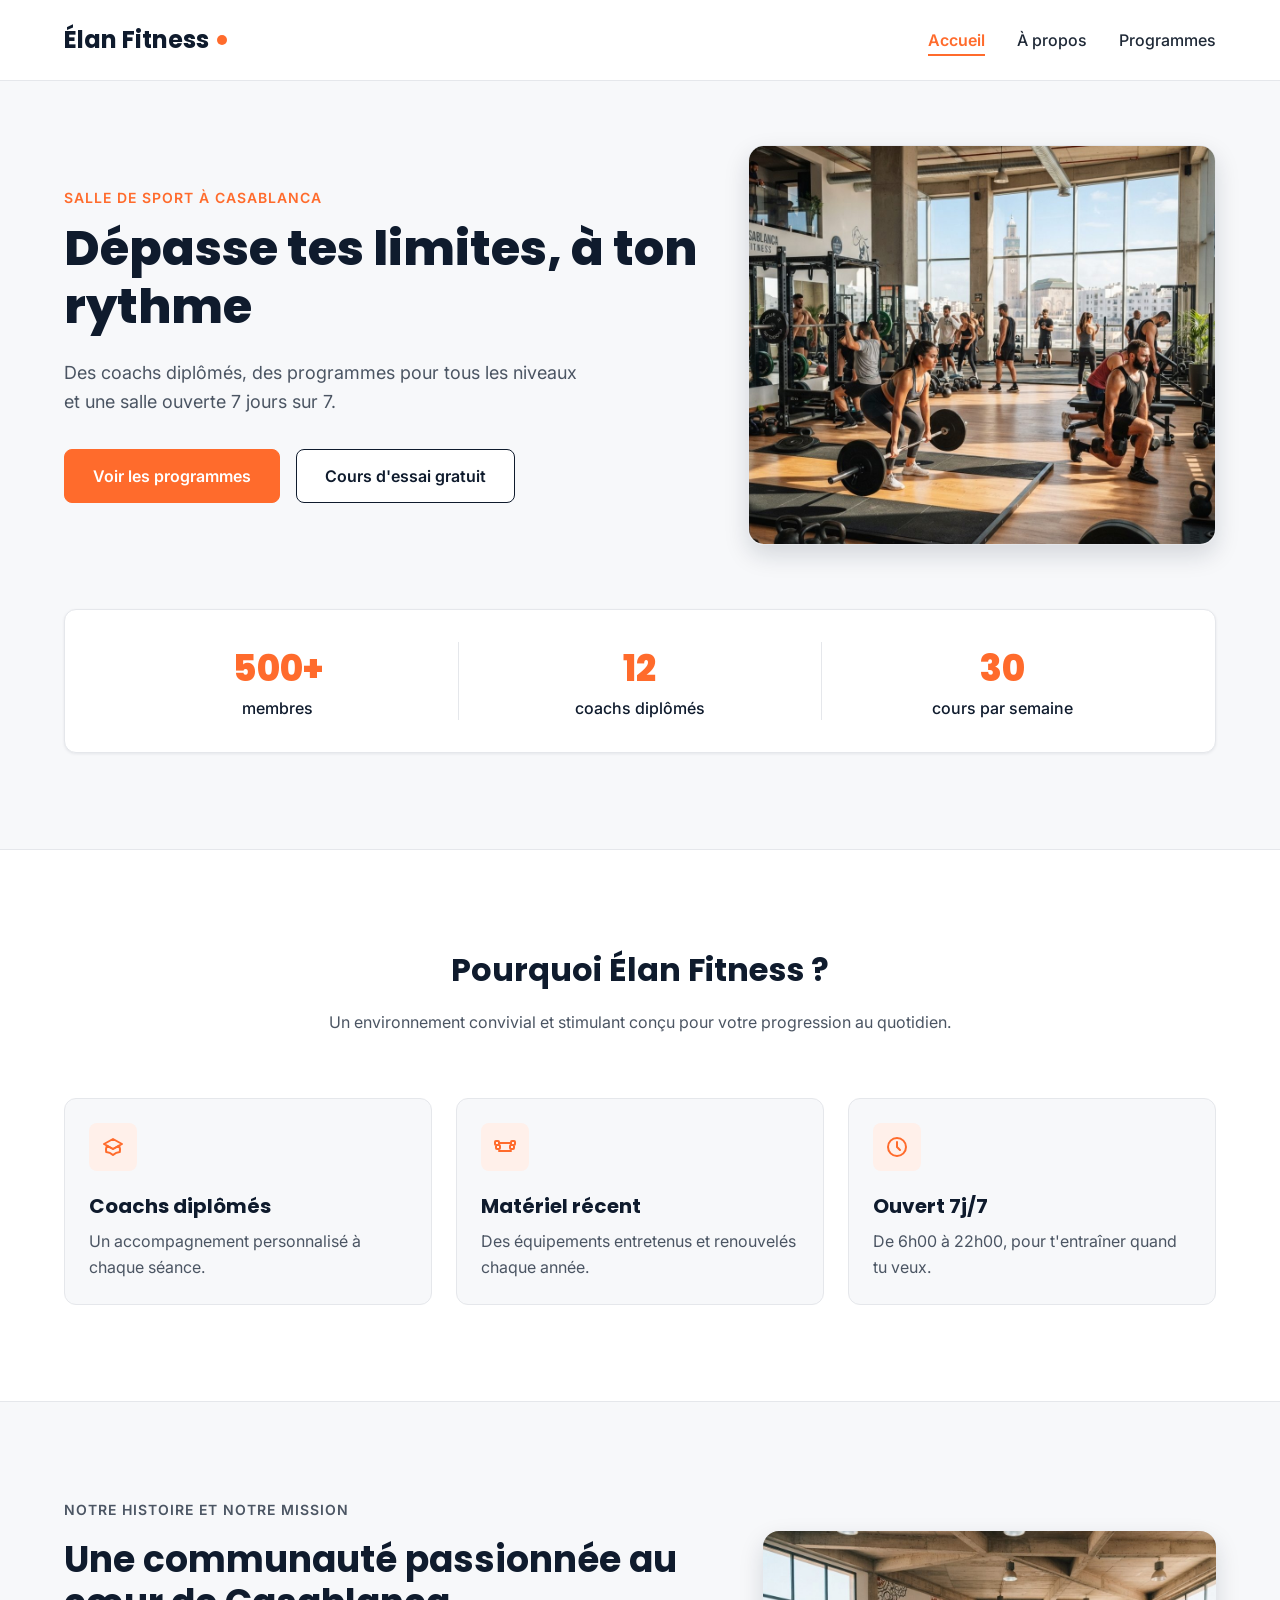
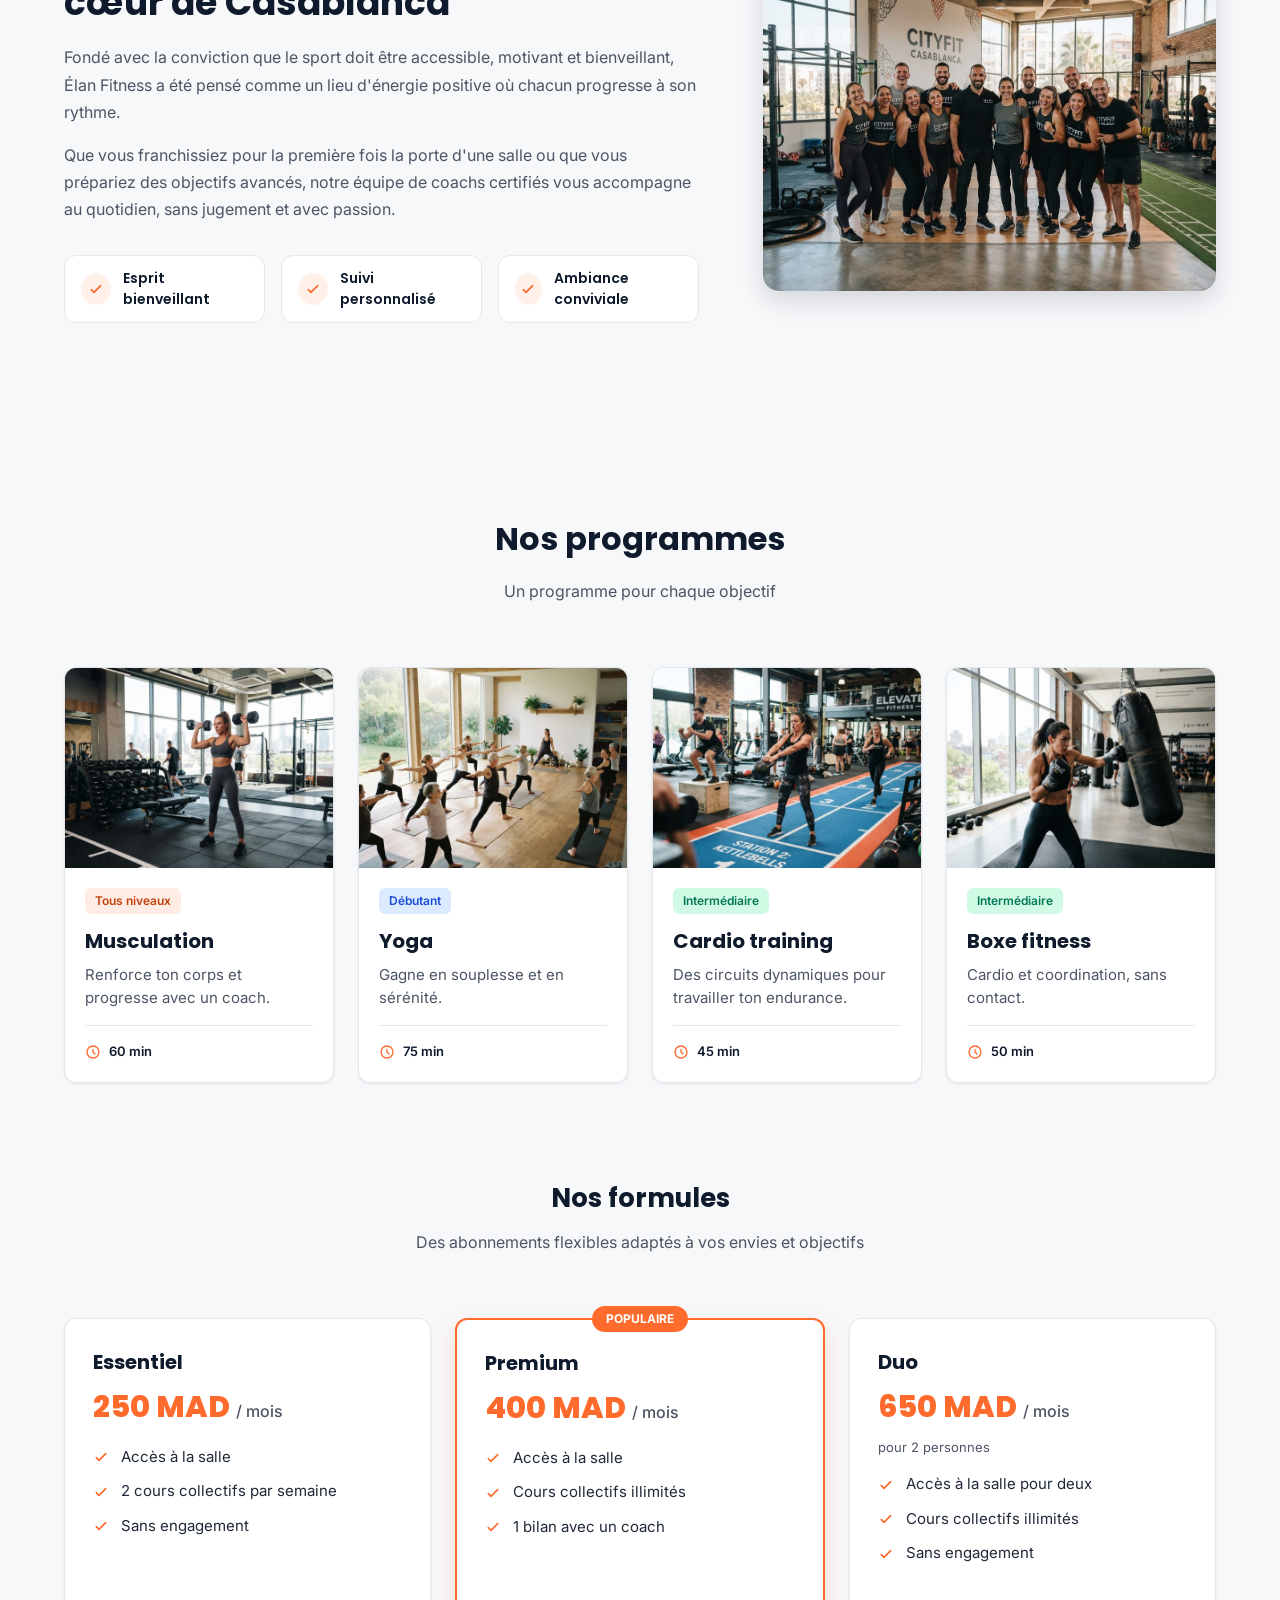
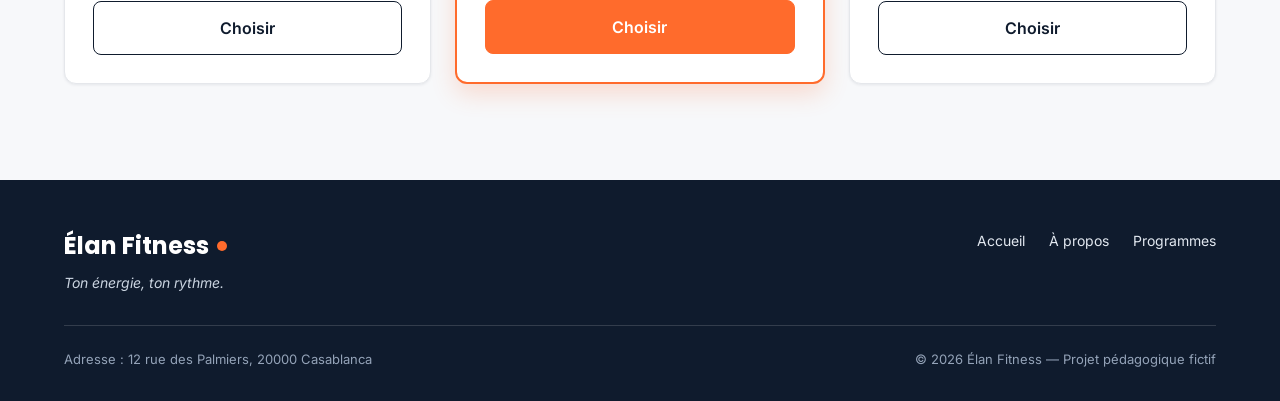
==== index.html @ dfe71334 "Création de fichiers" ====
<!DOCTYPE html>
<html lang="fr">
<head>
  <meta charset="UTF-8">
  <meta name="viewport" content="width=device-width, initial-scale=1">
  <meta name="description" content="Élan Fitness, salle de sport à Casablanca : musculation, yoga, cardio et boxe fitness avec des coachs diplômés. Réservez votre cours d'essai gratuit.">
  <title>Élan Fitness | Salle de sport à Casablanca</title>

  <link rel="preconnect" href="https://fonts.googleapis.com">
  <link rel="preconnect" href="https://fonts.gstatic.com" crossorigin>
  <link href="https://fonts.googleapis.com/css2?family=Inter:wght@400;500;600&family=Poppins:wght@600;700;800&display=swap" rel="stylesheet">

  <link rel="stylesheet" href="style.css">
</head>

<body>

  <header class="en-tete">
    <div class="conteneur en-tete-contenu">
      <a href="#accueil" class="logo">Élan Fitness</a>

      <nav aria-label="Navigation principale">
        <ul class="menu">
          <li><a href="accueil.html" class="lien-actif">Accueil</a></li>
          <li><a href="apropos.html">À propos</a></li>
          <li><a href="programmes.html">Programmes</a></li>
        </ul>
      </nav>
    </div>
  </header>

  <main>

    <section id="accueil" class="hero">
      <div class="conteneur">

        <div class="hero-contenu">
          <div class="hero-texte">
            <p class="sur-titre">Salle de sport à Casablanca</p>
            <h1>Dépasse tes limites, à ton rythme</h1>
            <p class="hero-description">
              Des coachs diplômés, des programmes pour tous les niveaux et une salle ouverte 7 jours sur 7.
            </p>
            <div class="boutons">
              <a href="#programmes" class="bouton bouton-principal">Voir les programmes</a>
              <a href="#contact" class="bouton bouton-secondaire">Cours d'essai gratuit</a>
            </div>
          </div>

          <img class="hero-image" src="img/hero.jpg" alt="Des personnes s'entraînent dans une salle de sport lumineuse à Casablanca">
        </div>

        <div class="chiffres">
          <div class="chiffre">
            <p class="chiffre-nombre">500+</p>
            <p>membres</p>
          </div>
          <div class="chiffre">
            <p class="chiffre-nombre">12</p>
            <p>coachs diplômés</p>
          </div>
          <div class="chiffre">
            <p class="chiffre-nombre">30</p>
            <p>cours par semaine</p>
          </div>
        </div>

      </div>
    </section>

    <section class="section section-blanche">
      <div class="conteneur">

        <div class="section-titre">
          <h2>Pourquoi Élan Fitness ?</h2>
          <p>Un environnement convivial et stimulant conçu pour votre progression au quotidien.</p>
        </div>

        <div class="cartes">
          <article class="carte carte-avantage">
            <div class="icone"><img src="img/icone-coach.svg" alt=""></div>
            <h3>Coachs diplômés</h3>
            <p>Un accompagnement personnalisé à chaque séance.</p>
          </article>

          <article class="carte carte-avantage">
            <div class="icone"><img src="img/icone-materiel.svg" alt=""></div>
            <h3>Matériel récent</h3>
            <p>Des équipements entretenus et renouvelés chaque année.</p>
          </article>

          <article class="carte carte-avantage">
            <div class="icone"><img src="img/icone-horloge.svg" alt=""></div>
            <h3>Ouvert 7j/7</h3>
            <p>De 6h00 à 22h00, pour t'entraîner quand tu veux.</p>
          </article>
        </div>

      </div>
    </section>

    <section id="a-propos" class="section">
      <div class="conteneur apropos-contenu">

        <div class="apropos-texte">
          <p class="sur-titre">Notre histoire et notre mission</p>
          <h2>Une communauté passionnée au cœur de Casablanca</h2>
          <p>
            Fondé avec la conviction que le sport doit être accessible, motivant et bienveillant,
            Élan Fitness a été pensé comme un lieu d'énergie positive où chacun progresse à son rythme.
          </p>
          <p>
            Que vous franchissiez pour la première fois la porte d'une salle ou que vous prépariez des
            objectifs avancés, notre équipe de coachs certifiés vous accompagne au quotidien, sans
            jugement et avec passion.
          </p>

          <ul class="valeurs">
            <li class="valeur">
              <div class="icone icone-petite"><img src="img/icone-check.svg" alt=""></div>
              <span>Esprit bienveillant</span>
            </li>
            <li class="valeur">
              <div class="icone icone-petite"><img src="img/icone-check.svg" alt=""></div>
              <span>Suivi personnalisé</span>
            </li>
            <li class="valeur">
              <div class="icone icone-petite"><img src="img/icone-check.svg" alt=""></div>
              <span>Ambiance conviviale</span>
            </li>
          </ul>
        </div>

        <img class="apropos-image" src="img/equipe.jpg" alt="L'équipe de coachs d'Élan Fitness réunie dans la salle">

      </div>
    </section>

    <section id="programmes" class="section">
      <div class="conteneur">

        <div class="section-titre">
          <h2>Nos programmes</h2>
          <p>Un programme pour chaque objectif</p>
        </div>

        <div class="cartes">

          <article class="carte carte-programme">
            <img src="img/musculation.jpg" alt="Une sportive soulève des haltères dans l'espace musculation">
            <div class="programme-corps">
              <span class="etiquette etiquette-orange">Tous niveaux</span>
              <h3>Musculation</h3>
              <p>Renforce ton corps et progresse avec un coach.</p>
              <p class="duree"><img src="img/icone-duree.svg" alt="">60 min</p>
            </div>
          </article>

          <article class="carte carte-programme">
            <img src="img/yoga.jpg" alt="Un groupe pratique le yoga sur des tapis dans une salle lumineuse">
            <div class="programme-corps">
              <span class="etiquette etiquette-bleue">Débutant</span>
              <h3>Yoga</h3>
              <p>Gagne en souplesse et en sérénité.</p>
              <p class="duree"><img src="img/icone-duree.svg" alt="">75 min</p>
            </div>
          </article>

          <article class="carte carte-programme">
            <img src="img/cardio.jpg" alt="Des sportifs suivent un circuit de cardio training avec des kettlebells">
            <div class="programme-corps">
              <span class="etiquette etiquette-verte">Intermédiaire</span>
              <h3>Cardio training</h3>
              <p>Des circuits dynamiques pour travailler ton endurance.</p>
              <p class="duree"><img src="img/icone-duree.svg" alt="">45 min</p>
            </div>
          </article>

          <article class="carte carte-programme">
            <img src="img/boxe.jpg" alt="Une sportive frappe un sac de frappe pendant un cours de boxe fitness">
            <div class="programme-corps">
              <span class="etiquette etiquette-verte">Intermédiaire</span>
              <h3>Boxe fitness</h3>
              <p>Cardio et coordination, sans contact.</p>
              <p class="duree"><img src="img/icone-duree.svg" alt="">50 min</p>
            </div>
          </article>

        </div>

        <div class="formules">

          <div class="section-titre">
            <h3>Nos formules</h3>
            <p>Des abonnements flexibles adaptés à vos envies et objectifs</p>
          </div>

          <div class="cartes">

            <article class="carte formule">
              <h4>Essentiel</h4>
              <p class="prix">250 MAD <span>/ mois</span></p>
              <ul class="formule-liste">
                <li>Accès à la salle</li>
                <li>2 cours collectifs par semaine</li>
                <li>Sans engagement</li>
              </ul>
              <a href="#contact" class="bouton bouton-secondaire">Choisir</a>
            </article>

            <article class="carte formule formule-populaire">
              <p class="badge-populaire">Populaire</p>
              <h4>Premium</h4>
              <p class="prix">400 MAD <span>/ mois</span></p>
              <ul class="formule-liste">
                <li>Accès à la salle</li>
                <li>Cours collectifs illimités</li>
                <li>1 bilan avec un coach</li>
              </ul>
              <a href="#contact" class="bouton bouton-principal">Choisir</a>
            </article>

            <article class="carte formule">
              <h4>Duo</h4>
              <p class="prix">650 MAD <span>/ mois</span></p>
              <p class="prix-note">pour 2 personnes</p>
              <ul class="formule-liste">
                <li>Accès à la salle pour deux</li>
                <li>Cours collectifs illimités</li>
                <li>Sans engagement</li>
              </ul>
              <a href="#contact" class="bouton bouton-secondaire">Choisir</a>
            </article>

          </div>
        </div>

      </div>
    </section>

  </main>

  <footer class="pied-de-page">
    <div class="conteneur">

      <div class="pied-haut">
        <div>
          <p class="logo logo-clair">Élan Fitness</p>
          <p class="slogan">Ton énergie, ton rythme.</p>
        </div>

        <nav aria-label="Navigation du pied de page">
          <ul class="menu menu-pied">
            <li><a href="#accueil">Accueil</a></li>
            <li><a href="#a-propos">À propos</a></li>
            <li><a href="#programmes">Programmes</a></li>
          </ul>
        </nav>
      </div>

      <div class="pied-bas">
        <p>Adresse : 12 rue des Palmiers, 20000 Casablanca</p>
        <p>&copy; 2026 Élan Fitness — Projet pédagogique fictif</p>
      </div>

    </div>
  </footer>

</body>
</html>
---- style.css ----
* {
  box-sizing: border-box;
  margin: 0;
  padding: 0;
}

html {
  scroll-behavior: smooth;
}

body {
  font-family: 'Inter', Arial, sans-serif;
  font-size: 16px;
  line-height: 1.5;
  color: #1F2937;
  background-color: #F7F8FA;
}

h1, h2, h3, h4 {
  font-family: 'Poppins', Arial, sans-serif;
  color: #0F1B2D;
}

a {
  color: inherit;
  text-decoration: none;
}

ul {
  list-style: none;
}

img {
  display: block;
  max-width: 100%;
}

a:focus-visible,
button:focus-visible {
  outline: 3px solid #FF6B2C;
  outline-offset: 2px;
}

.conteneur {
  width: 100%;
  max-width: 1200px;
  margin: 0 auto;
  padding: 0 24px;
}

.section {
  padding: 96px 0;
}

.section-blanche {
  background-color: #FFFFFF;
  border-top: 1px solid #E5E7EB;
  border-bottom: 1px solid #E5E7EB;
}

.section-titre {
  max-width: 640px;
  margin: 0 auto 64px;
  text-align: center;
}

.section-titre h2 {
  font-size: 32px;
  margin-bottom: 16px;
}

.section-titre h3 {
  font-size: 26px;
  margin-bottom: 12px;
}

.section-titre p {
  color: #4B5563;
}

.sur-titre {
  font-size: 14px;
  font-weight: 600;
  color: #FF6B2C;
  text-transform: uppercase;
  letter-spacing: 1px;
  margin-bottom: 12px;
}

.bouton {
  display: inline-block;
  padding: 14px 28px;
  border-radius: 8px;
  font-size: 16px;
  font-weight: 600;
  text-align: center;
  cursor: pointer;
}

.bouton-principal {
  background-color: #FF6B2C;
  border: 1px solid #FF6B2C;
  color: #FFFFFF;
}

.bouton-principal:hover {
  background-color: #F05817;
}

.bouton-secondaire {
  background-color: #FFFFFF;
  border: 1px solid #0F1B2D;
  color: #0F1B2D;
}

.bouton-secondaire:hover {
  background-color: #F3F4F6;
}

.cartes {
  display: flex;
  gap: 24px;
}

.carte {
  flex: 1;
  background-color: #FFFFFF;
  border: 1px solid #E5E7EB;
  border-radius: 12px;
  box-shadow: 0 1px 3px rgba(15, 27, 45, 0.08);
}

.icone {
  width: 48px;
  height: 48px;
  background-color: #FFF0EA;
  border-radius: 8px;
  display: flex;
  align-items: center;
  justify-content: center;
}

.icone img {
  width: 24px;
  height: 24px;
}

.icone-petite {
  width: 32px;
  height: 32px;
  border-radius: 50%;
}

.icone-petite img {
  width: 16px;
  height: 16px;
}

.en-tete {
  position: sticky;
  top: 0;
  z-index: 10;
  background-color: #FFFFFF;
  border-bottom: 1px solid #E5E7EB;
}

.en-tete-contenu {
  height: 80px;
  display: flex;
  align-items: center;
  justify-content: space-between;
}

.logo {
  display: flex;
  align-items: center;
  font-family: 'Poppins', Arial, sans-serif;
  font-size: 24px;
  font-weight: 700;
  color: #0F1B2D;
}

.logo::after {
  content: "";
  width: 10px;
  height: 10px;
  margin-left: 8px;
  background-color: #FF6B2C;
  border-radius: 50%;
}

.menu {
  display: flex;
  gap: 32px;
}

.menu a {
  font-weight: 500;
  padding-bottom: 4px;
  border-bottom: 2px solid transparent;
}

.menu a:hover {
  color: #FF6B2C;
}

.menu .lien-actif {
  color: #FF6B2C;
  font-weight: 600;
  border-bottom-color: #FF6B2C;
}

.hero {
  padding: 64px 0 96px;
}

.hero-contenu {
  display: flex;
  align-items: center;
  gap: 32px;
}

.hero-texte {
  flex: 7;
}

.hero-texte h1 {
  font-size: 48px;
  font-weight: 800;
  line-height: 1.2;
  margin-bottom: 24px;
}

.hero-description {
  max-width: 520px;
  font-size: 18px;
  line-height: 1.6;
  color: #4B5563;
  margin-bottom: 32px;
}

.boutons {
  display: flex;
  flex-wrap: wrap;
  gap: 16px;
}

.hero-image {
  flex: 5;
  min-width: 0;
  height: 400px;
  object-fit: cover;
  border-radius: 16px;
  border: 1px solid #E5E7EB;
  box-shadow: 0 10px 25px rgba(15, 27, 45, 0.15);
}

.chiffres {
  display: flex;
  margin-top: 64px;
  padding: 32px;
  background-color: #FFFFFF;
  border: 1px solid #E5E7EB;
  border-radius: 12px;
  box-shadow: 0 1px 3px rgba(15, 27, 45, 0.08);
}

.chiffre {
  flex: 1;
  text-align: center;
  font-weight: 500;
  color: #0F1B2D;
}

.chiffre + .chiffre {
  border-left: 1px solid #E5E7EB;
}

.chiffre-nombre {
  font-family: 'Poppins', Arial, sans-serif;
  font-size: 36px;
  font-weight: 800;
  color: #FF6B2C;
}

.carte-avantage {
  padding: 24px;
  background-color: #F7F8FA;
  box-shadow: none;
}

.carte-avantage .icone {
  margin-bottom: 20px;
}

.carte-avantage h3 {
  font-size: 20px;
  margin-bottom: 8px;
}

.carte-avantage p {
  color: #4B5563;
  line-height: 1.6;
}

.apropos-contenu {
  display: flex;
  align-items: center;
  gap: 64px;
}

.apropos-texte {
  flex: 7;
}

.apropos-texte h2 {
  font-size: 36px;
  line-height: 1.2;
  margin-bottom: 20px;
}

.apropos-texte p {
  color: #4B5563;
  line-height: 1.7;
  margin-bottom: 16px;
}

.valeurs {
  display: flex;
  gap: 16px;
  margin-top: 32px;
}

.valeur {
  flex: 1;
  display: flex;
  align-items: center;
  gap: 12px;
  padding: 12px 16px;
  background-color: #FFFFFF;
  border: 1px solid #E5E7EB;
  border-radius: 12px;
  font-family: 'Poppins', Arial, sans-serif;
  font-size: 14px;
  font-weight: 600;
  color: #0F1B2D;
}

.apropos-image {
  flex: 5;
  min-width: 0;
  height: 360px;
  object-fit: cover;
  border-radius: 16px;
  box-shadow: 0 10px 25px rgba(15, 27, 45, 0.15);
}

.carte-programme {
  display: flex;
  flex-direction: column;
  overflow: hidden;
}

.carte-programme > img {
  width: 100%;
  height: 200px;
  object-fit: cover;
}

.programme-corps {
  flex: 1;
  display: flex;
  flex-direction: column;
  padding: 20px;
}

.programme-corps h3 {
  font-size: 20px;
  margin-bottom: 8px;
}

.programme-corps p {
  font-size: 15px;
  color: #4B5563;
}

.etiquette {
  align-self: flex-start;
  padding: 4px 10px;
  margin-bottom: 12px;
  border-radius: 6px;
  font-size: 12px;
  font-weight: 600;
}

.etiquette-orange {
  background-color: #FFEDE5;
  color: #C2410C;
}

.etiquette-bleue {
  background-color: #DBEAFE;
  color: #1D4ED8;
}

.etiquette-verte {
  background-color: #D1FAE5;
  color: #047857;
}

.programme-corps .duree {
  display: flex;
  align-items: center;
  gap: 8px;
  margin-top: auto;
  padding-top: 16px;
  border-top: 1px solid #E5E7EB;
  font-size: 13px;
  font-weight: 600;
  color: #0F1B2D;
}

.programme-corps h3 + p {
  margin-bottom: 16px;
}

.duree img {
  width: 16px;
  height: 16px;
}

.formules {
  margin-top: 96px;
}

.formule {
  position: relative;
  display: flex;
  flex-direction: column;
  padding: 28px;
}

.formule h4 {
  font-size: 20px;
}

.prix {
  margin: 8px 0 16px;
  font-family: 'Poppins', Arial, sans-serif;
  font-size: 30px;
  font-weight: 800;
  color: #FF6B2C;
}

.prix span {
  font-family: 'Inter', Arial, sans-serif;
  font-size: 16px;
  font-weight: 500;
  color: #4B5563;
}

.prix-note {
  margin: -8px 0 16px;
  font-size: 13px;
  color: #4B5563;
}

.formule-liste {
  flex: 1;
  margin-bottom: 24px;
}

.formule-liste li {
  padding-left: 28px;
  margin-bottom: 12px;
  font-size: 15px;
  background-image: url('img/icone-check.svg');
  background-repeat: no-repeat;
  background-position: left center;
  background-size: 16px;
}

.formule .bouton {
  display: block;
}

.formule-populaire {
  border: 2px solid #FF6B2C;
  box-shadow: 0 10px 25px rgba(255, 107, 44, 0.2);
}

.badge-populaire {
  position: absolute;
  top: -14px;
  left: 50%;
  transform: translateX(-50%);
  padding: 4px 14px;
  background-color: #FF6B2C;
  border-radius: 999px;
  font-size: 12px;
  font-weight: 700;
  text-transform: uppercase;
  color: #FFFFFF;
}

.pied-de-page {
  padding: 48px 0 32px;
  background-color: #0F1B2D;
  color: #FFFFFF;
}

.pied-haut {
  display: flex;
  justify-content: space-between;
  align-items: flex-start;
  padding-bottom: 32px;
  border-bottom: 1px solid rgba(255, 255, 255, 0.15);
}

.logo-clair {
  color: #FFFFFF;
}

.slogan {
  margin-top: 8px;
  font-size: 14px;
  font-style: italic;
  color: #CBD5E1;
}

.menu-pied {
  gap: 24px;
}

.menu-pied a {
  font-size: 14px;
  font-weight: 400;
  color: #E2E8F0;
}

.pied-bas {
  display: flex;
  justify-content: space-between;
  margin-top: 24px;
  font-size: 13px;
  color: #94A3B8;
}
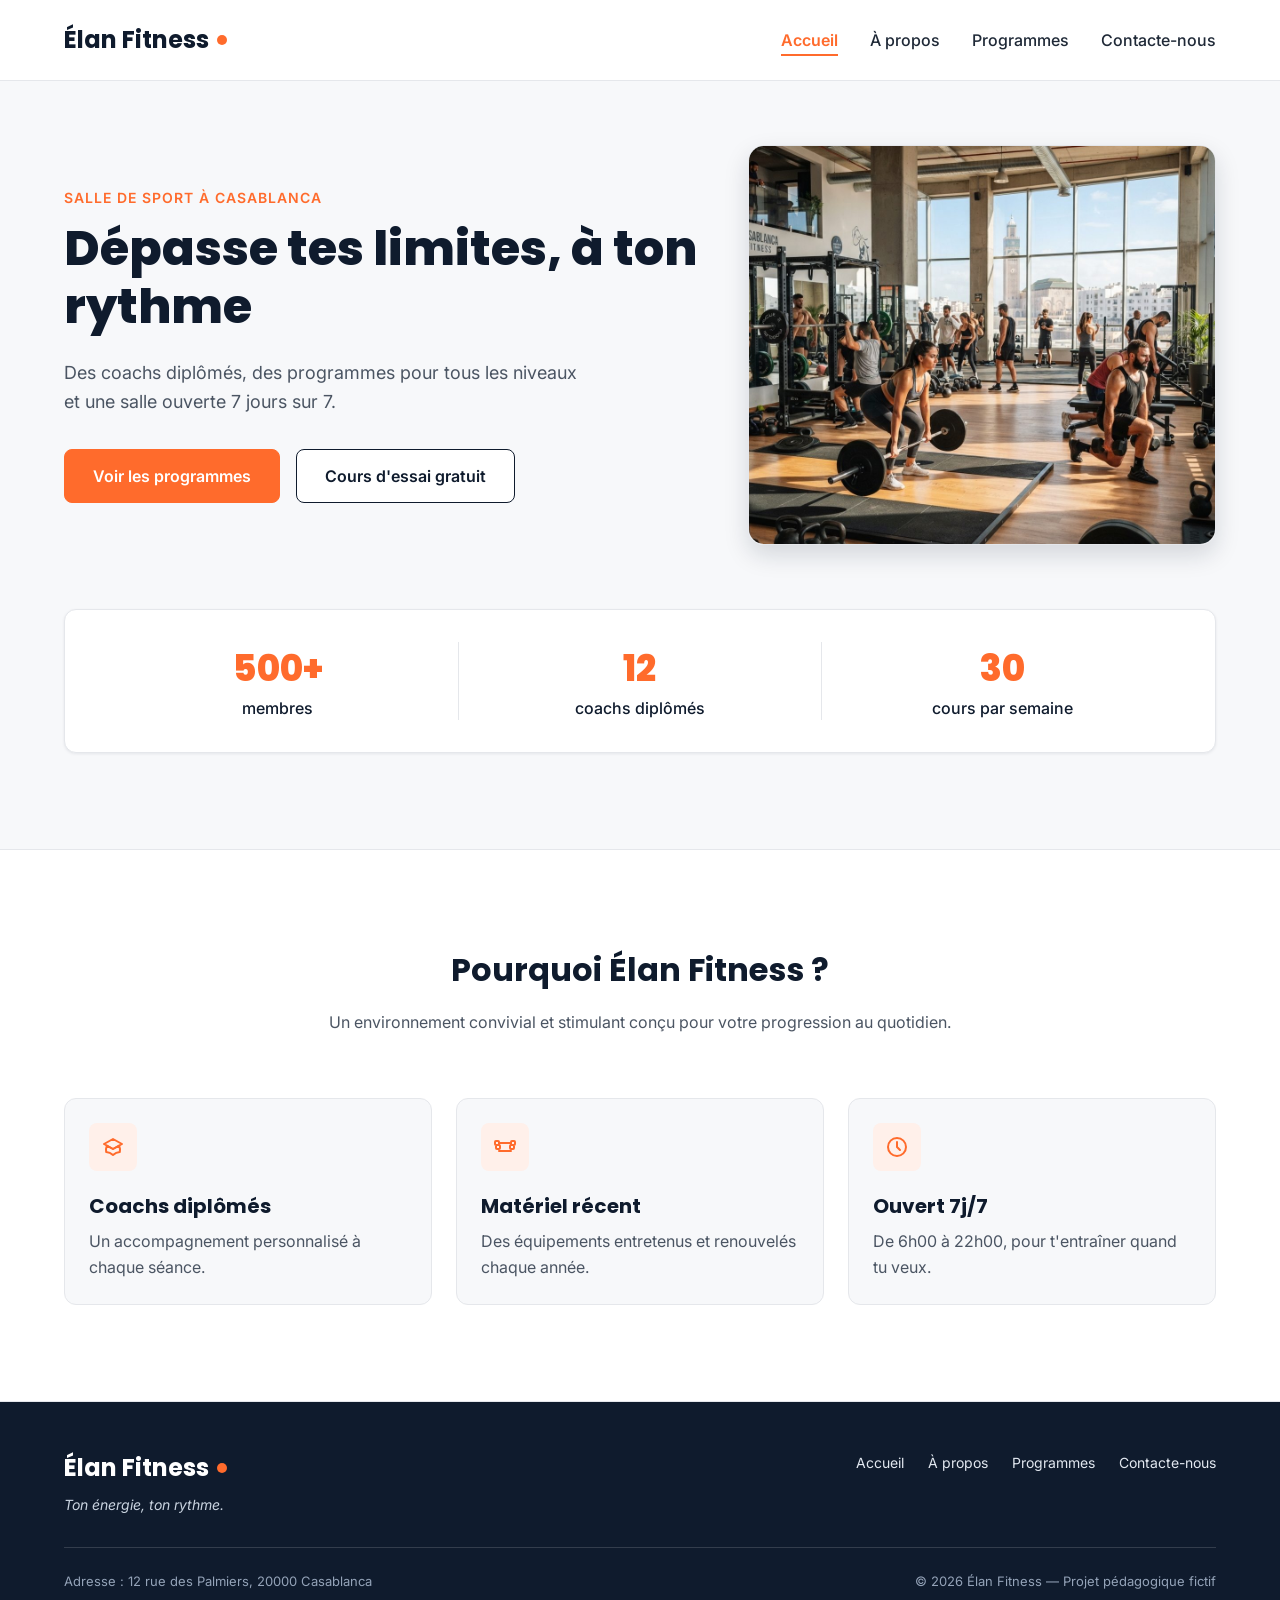
==== commit 4af608d2: "Modifier le nom du fichier principal" ====
--- a/index.html
+++ b/index.html
@@ -12,7 +12,6 @@
 
   <link rel="stylesheet" href="style.css">
 </head>
-
 <body>
 
   <header class="en-tete">
@@ -21,14 +20,14 @@
 
       <nav aria-label="Navigation principale">
         <ul class="menu">
-          <li><a href="accueil.html" class="lien-actif">Accueil</a></li>
+          <li><a href="index.html" class="lien-actif">Accueil</a></li>
           <li><a href="apropos.html">À propos</a></li>
           <li><a href="programmes.html">Programmes</a></li>
+          <li><a href="contact.html">Contacte-nous</a></li>
         </ul>
       </nav>
     </div>
   </header>
-
   <main>
 
     <section id="accueil" class="hero">
@@ -67,7 +66,6 @@
 
       </div>
     </section>
-
     <section class="section section-blanche">
       <div class="conteneur">
 
@@ -98,151 +96,9 @@
 
       </div>
     </section>
-
-    <section id="a-propos" class="section">
-      <div class="conteneur apropos-contenu">
-
-        <div class="apropos-texte">
-          <p class="sur-titre">Notre histoire et notre mission</p>
-          <h2>Une communauté passionnée au cœur de Casablanca</h2>
-          <p>
-            Fondé avec la conviction que le sport doit être accessible, motivant et bienveillant,
-            Élan Fitness a été pensé comme un lieu d'énergie positive où chacun progresse à son rythme.
-          </p>
-          <p>
-            Que vous franchissiez pour la première fois la porte d'une salle ou que vous prépariez des
-            objectifs avancés, notre équipe de coachs certifiés vous accompagne au quotidien, sans
-            jugement et avec passion.
-          </p>
-
-          <ul class="valeurs">
-            <li class="valeur">
-              <div class="icone icone-petite"><img src="img/icone-check.svg" alt=""></div>
-              <span>Esprit bienveillant</span>
-            </li>
-            <li class="valeur">
-              <div class="icone icone-petite"><img src="img/icone-check.svg" alt=""></div>
-              <span>Suivi personnalisé</span>
-            </li>
-            <li class="valeur">
-              <div class="icone icone-petite"><img src="img/icone-check.svg" alt=""></div>
-              <span>Ambiance conviviale</span>
-            </li>
-          </ul>
-        </div>
-
-        <img class="apropos-image" src="img/equipe.jpg" alt="L'équipe de coachs d'Élan Fitness réunie dans la salle">
-
-      </div>
-    </section>
-
-    <section id="programmes" class="section">
-      <div class="conteneur">
-
-        <div class="section-titre">
-          <h2>Nos programmes</h2>
-          <p>Un programme pour chaque objectif</p>
-        </div>
-
-        <div class="cartes">
-
-          <article class="carte carte-programme">
-            <img src="img/musculation.jpg" alt="Une sportive soulève des haltères dans l'espace musculation">
-            <div class="programme-corps">
-              <span class="etiquette etiquette-orange">Tous niveaux</span>
-              <h3>Musculation</h3>
-              <p>Renforce ton corps et progresse avec un coach.</p>
-              <p class="duree"><img src="img/icone-duree.svg" alt="">60 min</p>
-            </div>
-          </article>
-
-          <article class="carte carte-programme">
-            <img src="img/yoga.jpg" alt="Un groupe pratique le yoga sur des tapis dans une salle lumineuse">
-            <div class="programme-corps">
-              <span class="etiquette etiquette-bleue">Débutant</span>
-              <h3>Yoga</h3>
-              <p>Gagne en souplesse et en sérénité.</p>
-              <p class="duree"><img src="img/icone-duree.svg" alt="">75 min</p>
-            </div>
-          </article>
-
-          <article class="carte carte-programme">
-            <img src="img/cardio.jpg" alt="Des sportifs suivent un circuit de cardio training avec des kettlebells">
-            <div class="programme-corps">
-              <span class="etiquette etiquette-verte">Intermédiaire</span>
-              <h3>Cardio training</h3>
-              <p>Des circuits dynamiques pour travailler ton endurance.</p>
-              <p class="duree"><img src="img/icone-duree.svg" alt="">45 min</p>
-            </div>
-          </article>
-
-          <article class="carte carte-programme">
-            <img src="img/boxe.jpg" alt="Une sportive frappe un sac de frappe pendant un cours de boxe fitness">
-            <div class="programme-corps">
-              <span class="etiquette etiquette-verte">Intermédiaire</span>
-              <h3>Boxe fitness</h3>
-              <p>Cardio et coordination, sans contact.</p>
-              <p class="duree"><img src="img/icone-duree.svg" alt="">50 min</p>
-            </div>
-          </article>
-
-        </div>
-
-        <div class="formules">
-
-          <div class="section-titre">
-            <h3>Nos formules</h3>
-            <p>Des abonnements flexibles adaptés à vos envies et objectifs</p>
-          </div>
-
-          <div class="cartes">
-
-            <article class="carte formule">
-              <h4>Essentiel</h4>
-              <p class="prix">250 MAD <span>/ mois</span></p>
-              <ul class="formule-liste">
-                <li>Accès à la salle</li>
-                <li>2 cours collectifs par semaine</li>
-                <li>Sans engagement</li>
-              </ul>
-              <a href="#contact" class="bouton bouton-secondaire">Choisir</a>
-            </article>
-
-            <article class="carte formule formule-populaire">
-              <p class="badge-populaire">Populaire</p>
-              <h4>Premium</h4>
-              <p class="prix">400 MAD <span>/ mois</span></p>
-              <ul class="formule-liste">
-                <li>Accès à la salle</li>
-                <li>Cours collectifs illimités</li>
-                <li>1 bilan avec un coach</li>
-              </ul>
-              <a href="#contact" class="bouton bouton-principal">Choisir</a>
-            </article>
-
-            <article class="carte formule">
-              <h4>Duo</h4>
-              <p class="prix">650 MAD <span>/ mois</span></p>
-              <p class="prix-note">pour 2 personnes</p>
-              <ul class="formule-liste">
-                <li>Accès à la salle pour deux</li>
-                <li>Cours collectifs illimités</li>
-                <li>Sans engagement</li>
-              </ul>
-              <a href="#contact" class="bouton bouton-secondaire">Choisir</a>
-            </article>
-
-          </div>
-        </div>
-
-      </div>
-    </section>
-
   </main>
-
   <footer class="pied-de-page">
     <div class="conteneur">
-
       <div class="pied-haut">
         <div>
           <p class="logo logo-clair">Élan Fitness</p>
@@ -251,14 +107,15 @@
 
         <nav aria-label="Navigation du pied de page">
           <ul class="menu menu-pied">
-            <li><a href="#accueil">Accueil</a></li>
-            <li><a href="#a-propos">À propos</a></li>
-            <li><a href="#programmes">Programmes</a></li>
+            <li><a href="index.html">Accueil</a></li>
+            <li><a href="apropos.html">À propos</a></li>
+            <li><a href="programmes.html">Programmes</a></li>
+            <li><a href="contact.html">Contacte-nous</a></li>
           </ul>
         </nav>
       </div>
 
-      <div class="pied-bas">
+      <div class="pied-bas"> 
         <p>Adresse : 12 rue des Palmiers, 20000 Casablanca</p>
         <p>&copy; 2026 Élan Fitness — Projet pédagogique fictif</p>
       </div>
@@ -268,3 +125,5 @@
 
 </body>
 </html>
+
+   
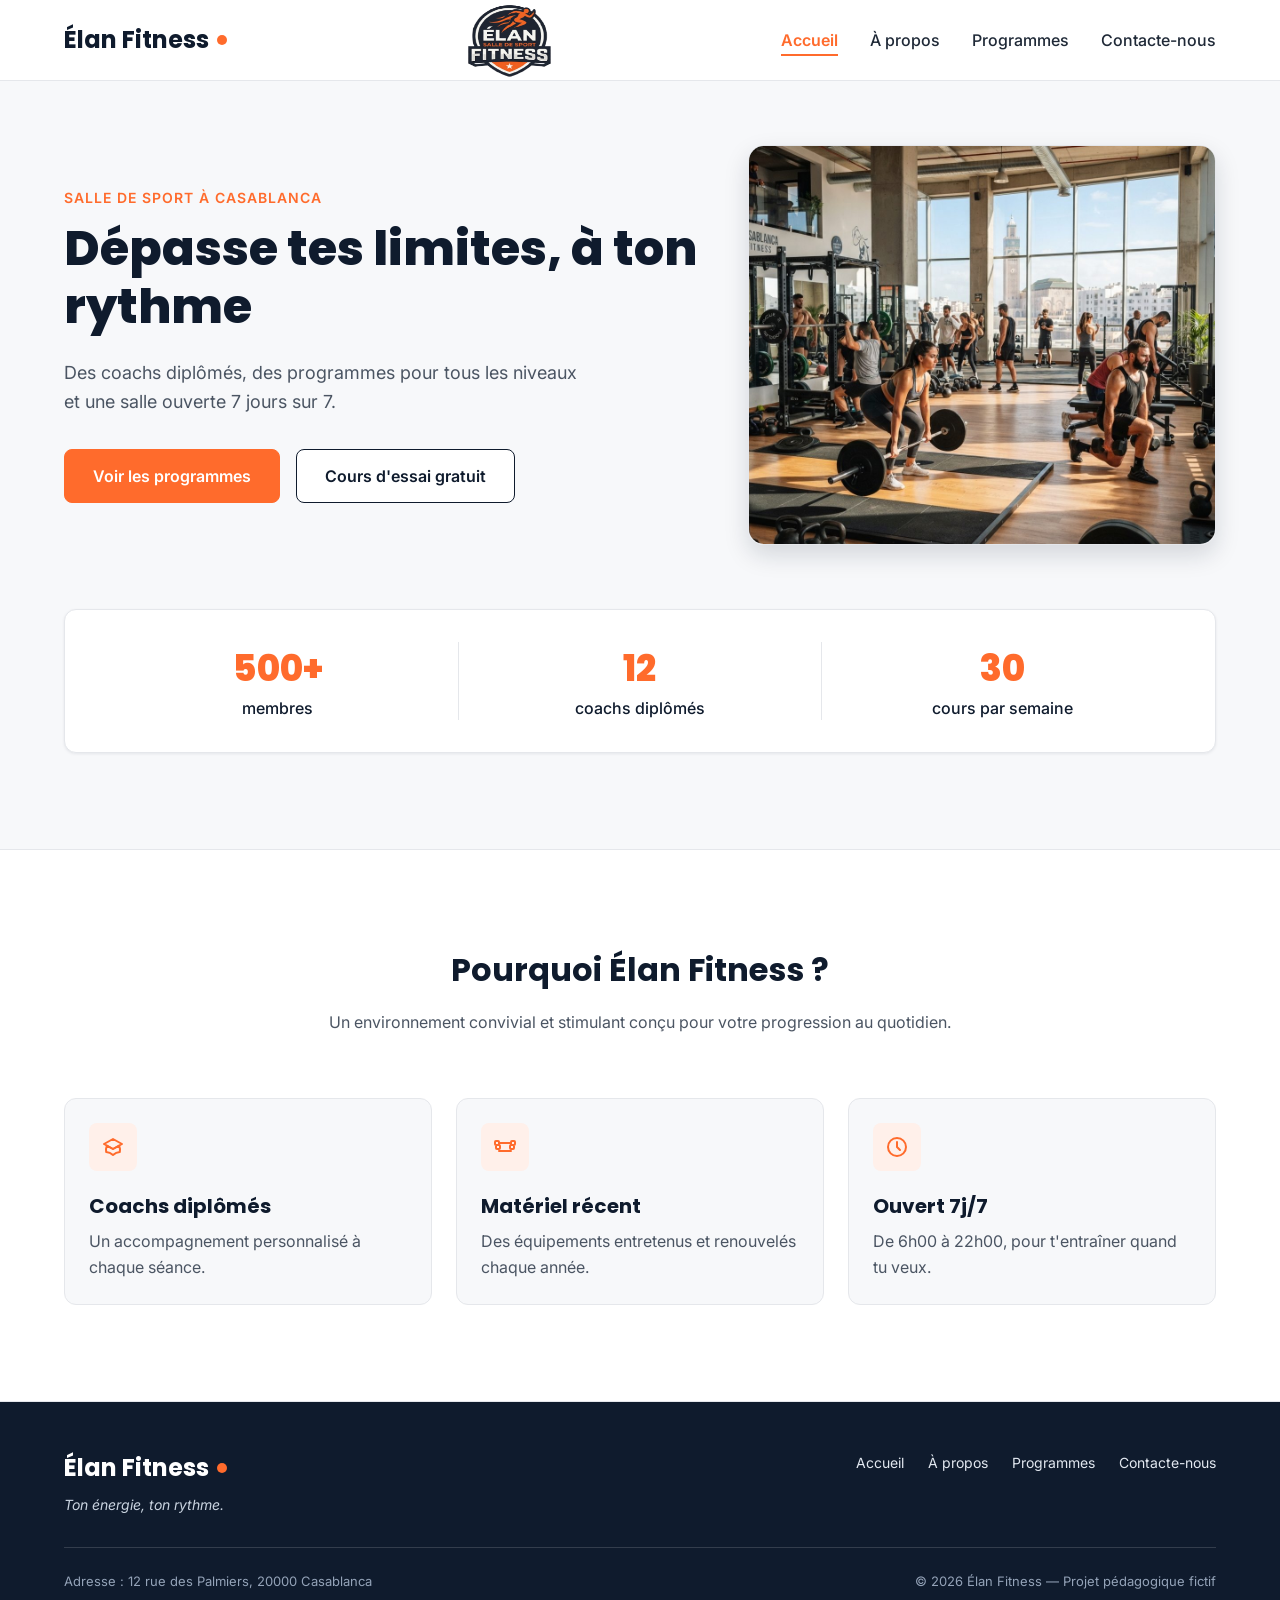
==== commit 5c9cac7c: "ajouter logo et design la page contactez-nous" ====
--- a/index.html
+++ b/index.html
@@ -11,13 +11,14 @@
   <link href="https://fonts.googleapis.com/css2?family=Inter:wght@400;500;600&family=Poppins:wght@600;700;800&display=swap" rel="stylesheet">
 
   <link rel="stylesheet" href="style.css">
+  <link rel="stylesheet" href="constyle.css">
 </head>
 <body>
 
   <header class="en-tete">
     <div class="conteneur en-tete-contenu">
       <a href="#accueil" class="logo">Élan Fitness</a>
-
+      <img src="img/elan-logo.png" class="elan-logo">
       <nav aria-label="Navigation principale">
         <ul class="menu">
           <li><a href="index.html" class="lien-actif">Accueil</a></li>
--- a/constyle.css
+++ b/constyle.css
@@ -0,0 +1,45 @@
+.contact-container{
+    border: solid 2px;
+    background-color: rgb(133, 27, 27);
+    height: 500px;
+    margin-left: 100px ;
+    margin-right: 100px;
+    
+    
+    
+}
+.contact{
+    color:black;
+    margin-left: 350px;
+    
+}
+.form-info{
+    color: black;
+    margin-left: 350px;
+    
+}
+#Message{
+    height: 300px;
+    width: 600px;
+}
+.elan-logo{
+    margin-top: 15px;
+    width: 180px;
+    height: 110px;
+}
+#txt{
+    width: 600px;;
+}
+#email{
+    width: 600px;
+}
+input[type="submit"]{
+    background-color: rgb(46, 105, 224);
+    border: 100%;
+    color:black;
+    width: 200px;
+}
+textarea{                   
+    resize: none;
+}
+
